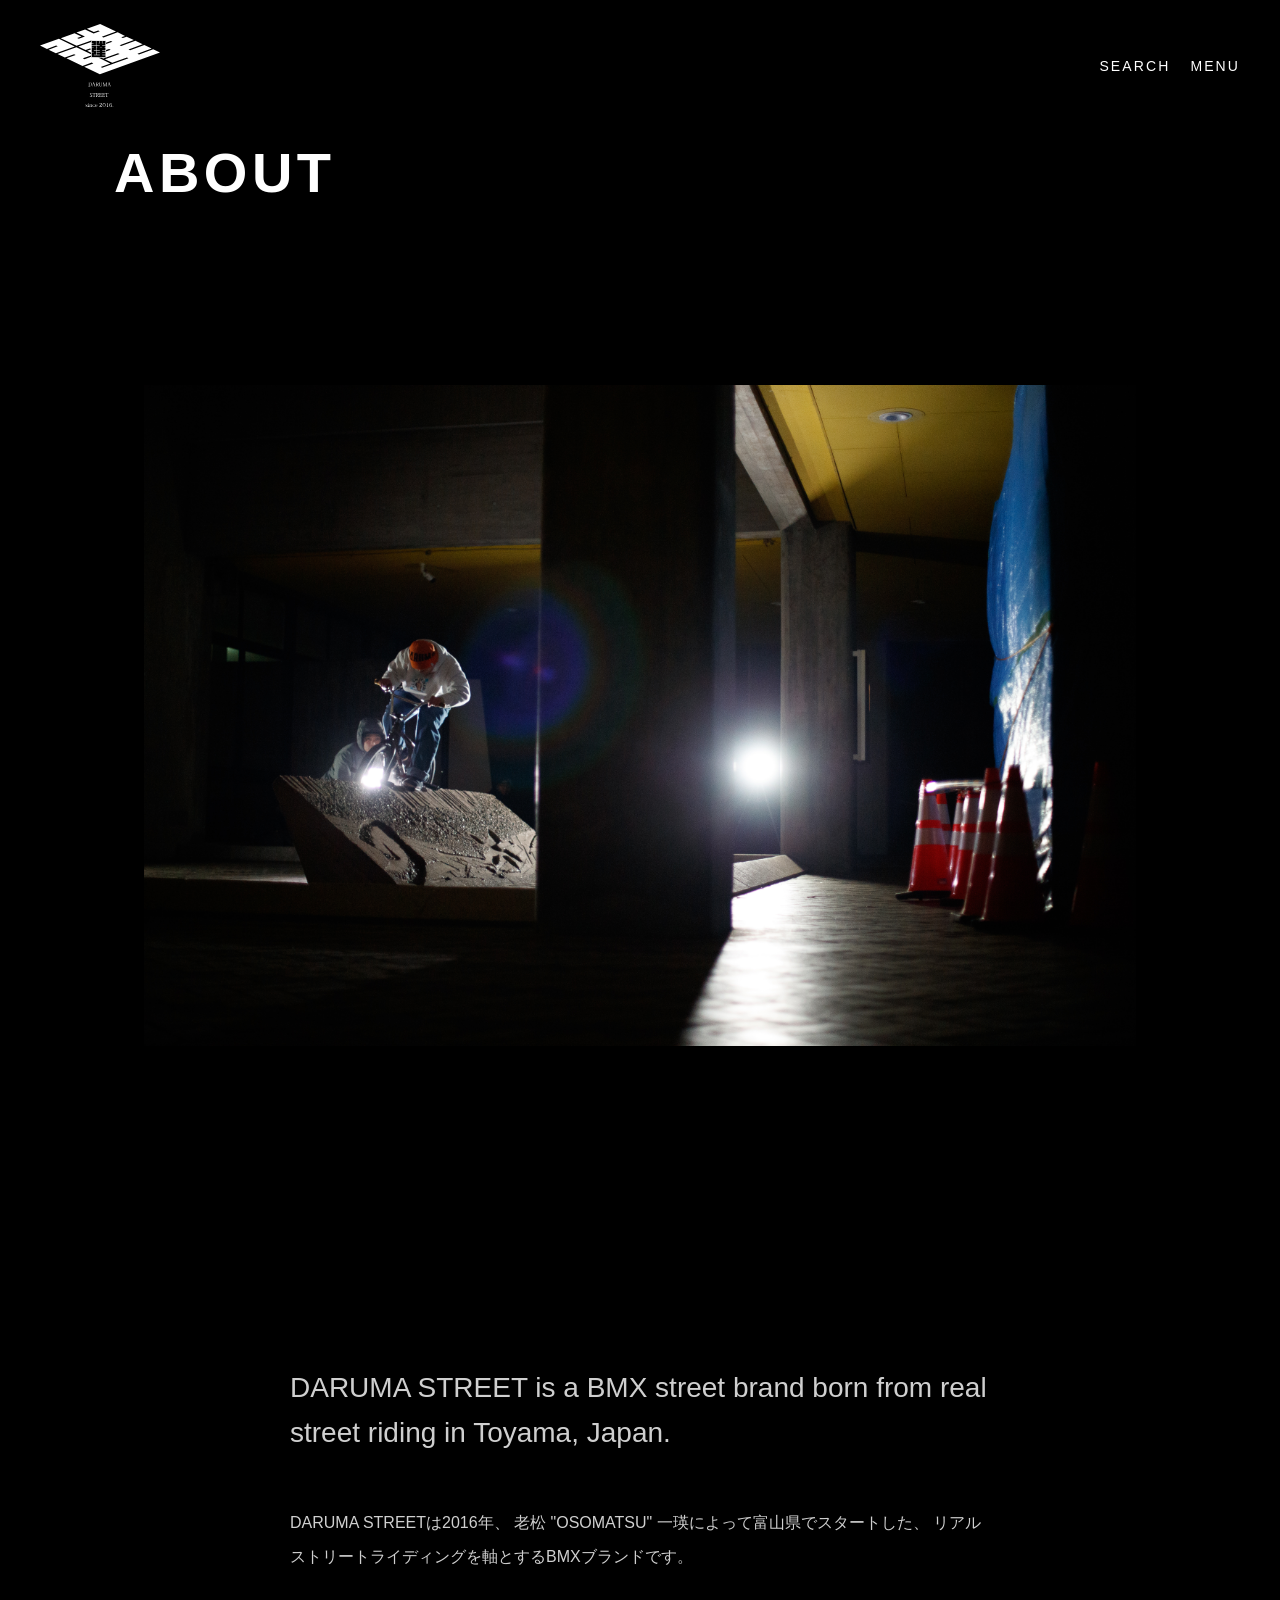
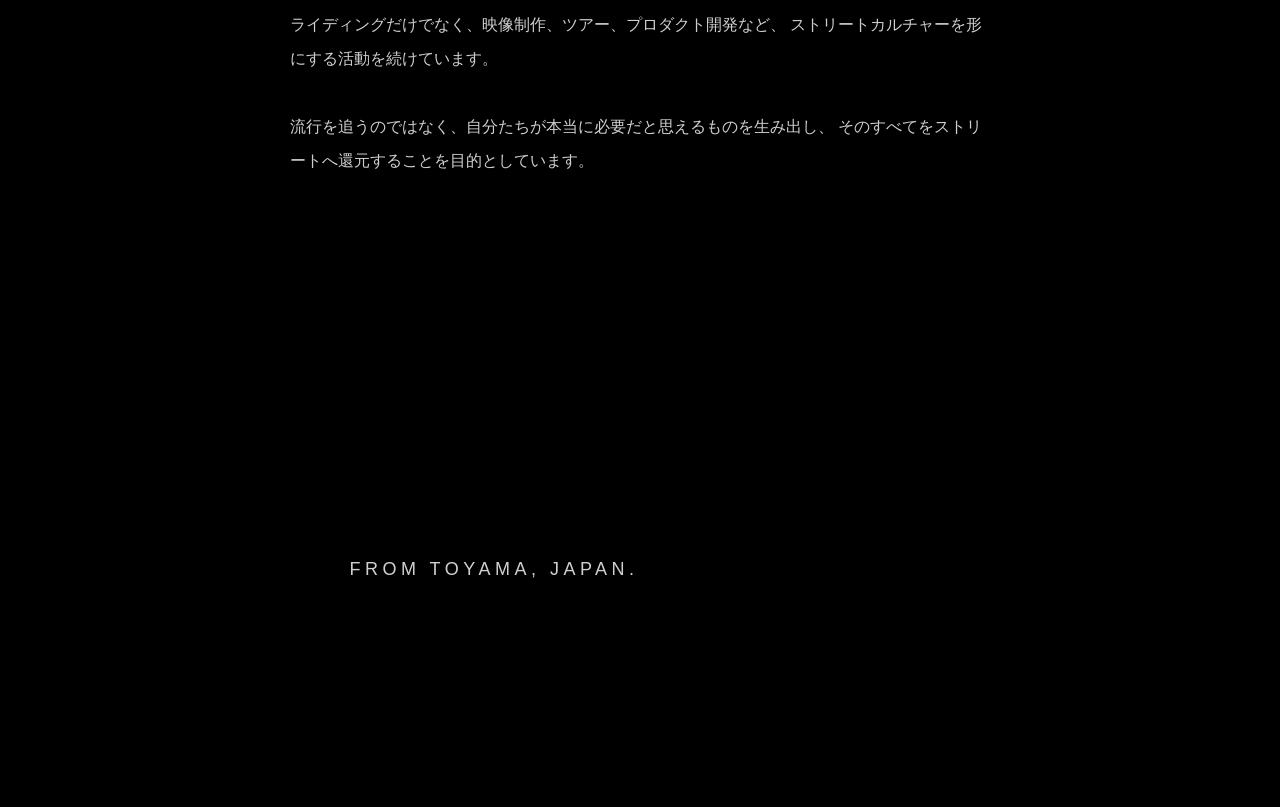
==== about.html @ 09d95958 "Add ABOUT page" ====
<!DOCTYPE html>
<html lang="ja">

<head>

<meta charset="UTF-8">
<meta name="viewport" content="width=device-width, initial-scale=1.0">

<title>ABOUT | DARUMA STREET</title>

<link rel="stylesheet" href="css/style.css">
<link rel="stylesheet" href="css/about.css">

</head>

<body>

<header class="site-header">

<a href="index.html" class="logo">
<img src="assets/logo/logo.svg" alt="DARUMA STREET">
</a>

<div class="header-actions">
<button id="searchButton">SEARCH</button>
<button id="menuButton">MENU</button>
</div>

</header>

<main class="about-page">

<h1>ABOUT</h1>

<section class="about-hero">

<img src="assets/images/about.jpg" alt="DARUMA STREET">

</section>

<section class="about-text">

<p class="lead">

DARUMA STREET is a BMX street brand born from real street riding in Toyama, Japan.

</p>

<p>

DARUMA STREETは2016年、
老松 "OSOMATSU" 一瑛によって富山県でスタートした、
リアルストリートライディングを軸とするBMXブランドです。

</p>

<p>

ライディングだけでなく、映像制作、ツアー、プロダクト開発など、
ストリートカルチャーを形にする活動を続けています。

</p>

<p>

流行を追うのではなく、自分たちが本当に必要だと思えるものを生み出し、
そのすべてをストリートへ還元することを目的としています。

</p>

</section>

<section class="about-footer">

<p>

FROM TOYAMA, JAPAN.

</p>

</section>

</main>

<script src="js/script.js"></script>

</body>

</html>
---- css/style.css ----
/* =========================
   DARUMA STREET Ver0.2
========================= */

*{
    margin:0;
    padding:0;
    box-sizing:border-box;
}

html{
    scroll-behavior:smooth;
}

body{
    font-family:'Montserrat','Noto Sans JP',sans-serif;
    background:#000;
    color:#fff;
    overflow-x:hidden;
}

a{
    color:inherit;
    text-decoration:none;
}

img{
    display:block;
    width:100%;
}

ul{
    list-style:none;
}

/* Loading */

#loading{
    position:fixed;
    inset:0;
    background:#000;
    display:flex;
    flex-direction:column;
    justify-content:center;
    align-items:center;
    z-index:9999;
}

#loading img{
    width:180px;
    margin-bottom:40px;
}

.loading-bar{
    width:180px;
    height:2px;
    background:#333;
    overflow:hidden;
}

.loading-bar span{
    display:block;
    width:0%;
    height:100%;
    background:#fff;
    animation:loading 2s forwards;
}

@keyframes loading{
    to{width:100%;}
}

/* Header */

.site-header{
    position:fixed;
    top:0;
    left:0;
    width:100%;
    display:flex;
    justify-content:space-between;
    align-items:center;
    padding:24px 40px;
    z-index:1000;
}

.logo img{
    width:120px;
}

.header-actions{
    display:flex;
    gap:20px;
}

.header-actions button{
    background:none;
    border:none;
    color:#fff;
    cursor:pointer;
    font-size:14px;
    letter-spacing:.15em;
}

/* Hero */

#hero{
    position:relative;
    width:100%;
    height:100vh;
    overflow:hidden;
}

.hero-slider,
.slide{
    width:100%;
    height:100%;
}

.slide{
    position:absolute;
    inset:0;
    opacity:0;
    transition:opacity .8s;
}

.slide.active{
    opacity:1;
}

.slide img{
    width:100%;
    height:100%;
    object-fit:cover;
}

.hero-counter{
    position:absolute;
    right:40px;
    bottom:40px;
    display:flex;
    flex-direction:column;
    gap:6px;
    font-size:12px;
    letter-spacing:.2em;
}

/* Sections */

main section{
    max-width:1100px;
    margin:0 auto;
    padding:120px 30px;
}

main h2{
    font-size:42px;
    margin-bottom:24px;
    letter-spacing:.08em;
}

main p{
    max-width:700px;
    line-height:1.9;
    color:#cfcfcf;
}

main a{
    display:inline-block;
    margin-top:30px;
    border:1px solid #fff;
    padding:14px 26px;
    transition:.3s;
}

main a:hover{
    background:#fff;
    color:#000;
}

/* Menu */

#menu{
    position:fixed;
    top:0;
    right:-100%;
    width:320px;
    height:100vh;
    background:#111;
    padding:40px;
    transition:.4s;
    z-index:1200;
}

#menu ul{
    margin-top:60px;
}

#menu li{
    margin-bottom:22px;
}

.menu-social{
    margin-top:50px;
    display:flex;
    flex-direction:column;
    gap:12px;
}

/* Search */

#searchOverlay{
    display:none;
}

/* Footer */

footer{
    border-top:1px solid #222;
    padding:40px 20px;
    text-align:center;
    color:#888;
}

/* Mobile */

@media (max-width:768px){

.site-header{
    padding:20px;
}

.logo img{
    width:90px;
}

.hero-counter{
    right:20px;
    bottom:20px;
}

main h2{
    font-size:30px;
}

main section{
    padding:80px 20px;
}

}
---- css/about.css ----
/* ==========================
   ABOUT PAGE
========================== */

.about-page{
    max-width:1100px;
    margin:140px auto 100px;
    padding:0 24px;
}

.about-page h1{
    font-size:56px;
    margin-bottom:60px;
    letter-spacing:.08em;
}

.about-hero{
    margin-bottom:80px;
}

.about-hero img{
    width:100%;
    display:block;
}

.about-text{
    max-width:760px;
    margin:0 auto;
}

.about-text .lead{
    font-size:28px;
    line-height:1.6;
    margin-bottom:50px;
    font-weight:500;
}

.about-text p{
    font-size:16px;
    line-height:2.1;
    margin-bottom:35px;
}

.about-footer{
    margin-top:100px;
    text-align:center;
}

.about-footer p{
    font-size:18px;
    letter-spacing:.25em;
}

/* Mobile */

@media (max-width:768px){

.about-page{
    margin-top:110px;
}

.about-page h1{
    font-size:40px;
    margin-bottom:40px;
}

.about-hero{
    margin-bottom:50px;
}

.about-text .lead{
    font-size:22px;
    margin-bottom:35px;
}

.about-text p{
    font-size:15px;
    line-height:1.9;
}

.about-footer{
    margin-top:70px;
}

.about-footer p{
    font-size:16px;
}

}
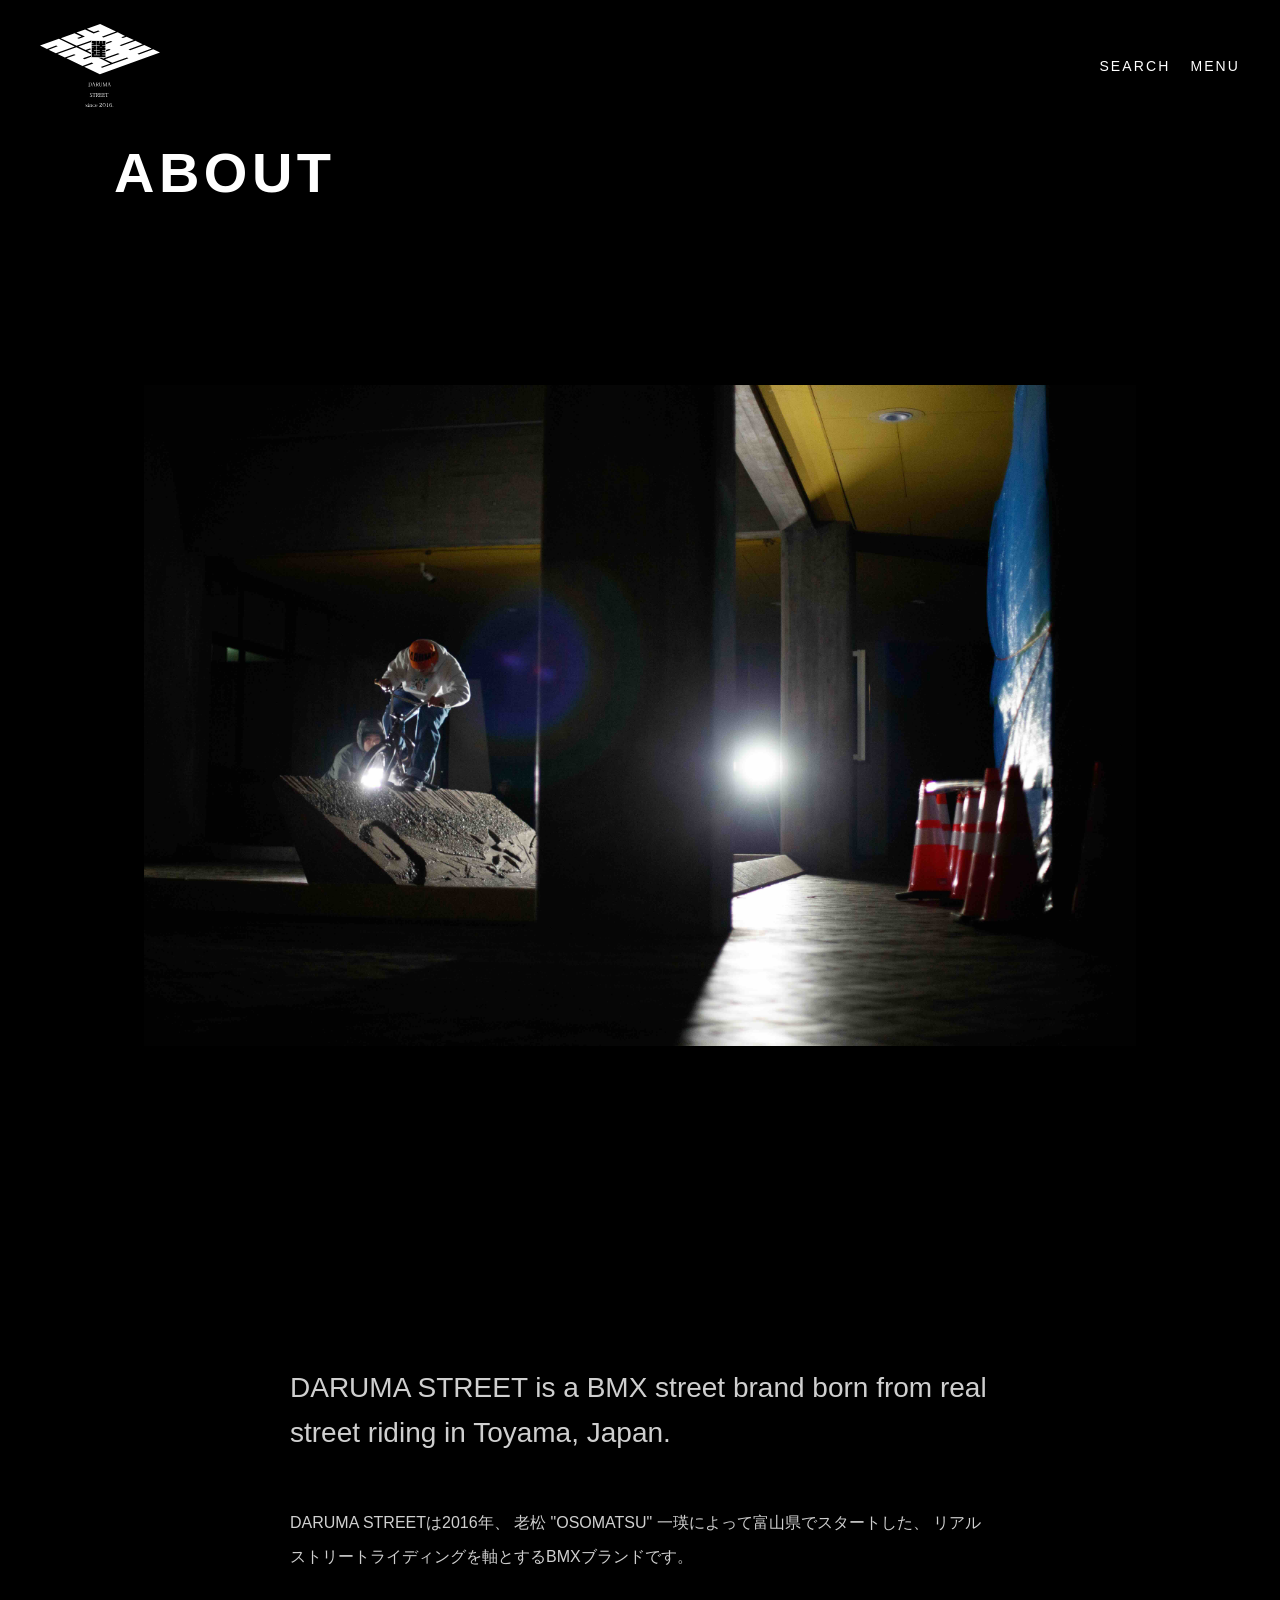
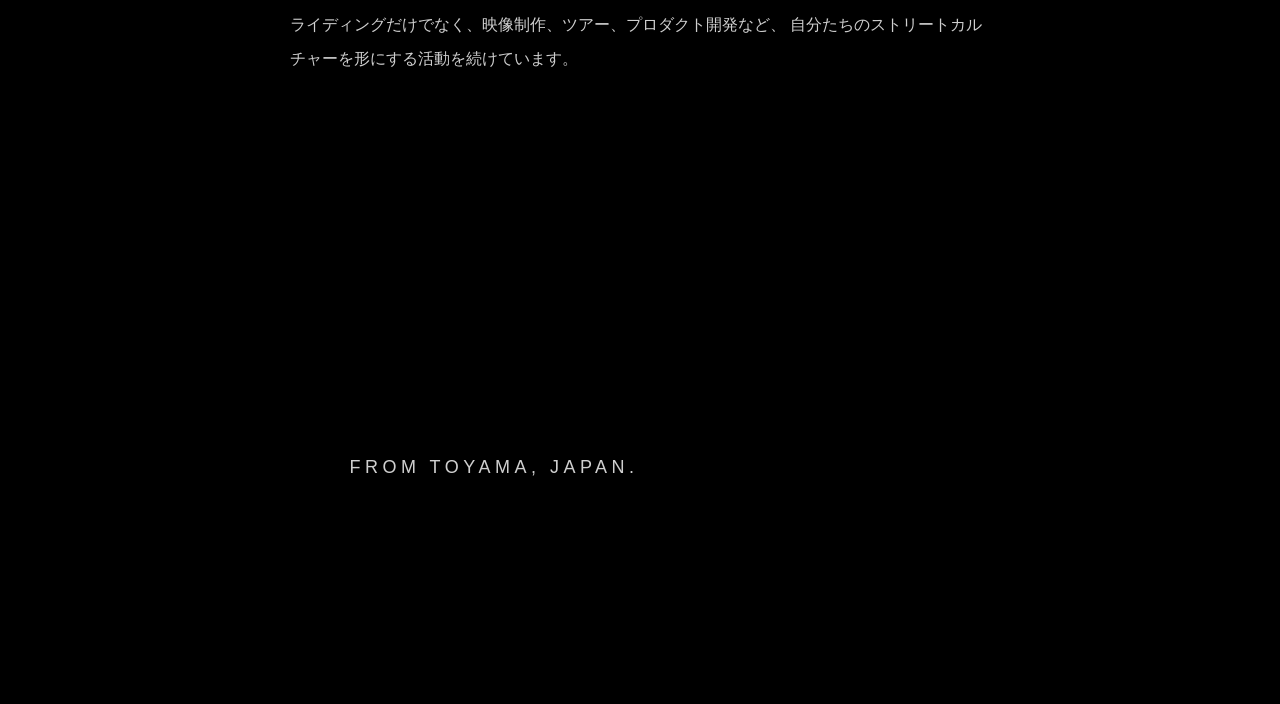
==== commit e9865032: "new about" ====
--- a/about.html
+++ b/about.html
@@ -7,7 +7,9 @@
 <meta name="viewport" content="width=device-width, initial-scale=1.0">
 
 <title>ABOUT | DARUMA STREET</title>
-
+<meta name="description" content="Learn about DARUMA STREET, a BMX street brand from Toyama, Japan.">
+<link rel="icon" href="assets/favicon/favicon.png">
+<link rel="icon" type="image/png" href="assets/favicon/favicon.png">
 <link rel="stylesheet" href="css/style.css">
 <link rel="stylesheet" href="css/about.css">
 
@@ -27,6 +29,45 @@
 </div>
 
 </header>
+
+<nav id="menu">
+
+<button id="closeMenu">CLOSE</button>
+
+<ul>
+
+<li><a href="about.html">ABOUT</a></li>
+<li><a href="products.html">PRODUCTS</a></li>
+<li><a href="team.html">TEAM</a></li>
+<li><a href="dealers.html">DEALERS</a></li>
+<li><a href="news.html">NEWS</a></li>
+<li><a href="contact.html">CONTACT</a></li>
+
+</ul>
+
+<div class="menu-social">
+
+<a href="https://www.instagram.com/daruma_street/" target="_blank" rel="noopener noreferrer">
+
+Instagram
+
+</a>
+
+<a href="https://www.youtube.com/channel/UChKPilzXF9qvHxwmIolRzbw" target="_blank" rel="noopener noreferrer">
+
+YouTube
+
+</a>
+
+</div>
+
+</nav>
+
+<div id="searchOverlay">
+
+<input type="search" placeholder="Search DARUMA STREET">
+
+</div>
 
 <main class="about-page">
 
@@ -57,14 +98,7 @@
 <p>
 
 ライディングだけでなく、映像制作、ツアー、プロダクト開発など、
-ストリートカルチャーを形にする活動を続けています。
-
-</p>
-
-<p>
-
-流行を追うのではなく、自分たちが本当に必要だと思えるものを生み出し、
-そのすべてをストリートへ還元することを目的としています。
+自分たちのストリートカルチャーを形にする活動を続けています。
 
 </p>
 
--- a/css/style.css
+++ b/css/style.css
@@ -248,3 +248,205 @@
 }
 
 }
+
+/* ==========================
+   HOME NEWS
+========================== */
+
+.home-news{
+    max-width:1200px;
+    margin:140px auto;
+    padding:0 32px;
+}
+
+.home-news-heading{
+    font-size:40px;
+    letter-spacing:.08em;
+    margin-bottom:40px;
+}
+
+.home-news-list{
+    display:grid;
+    grid-template-columns:repeat(3,1fr);
+    gap:30px;
+    margin-bottom:40px;
+}
+
+.home-news-card{
+    display:block;
+    color:#fff;
+    text-decoration:none;
+}
+
+.home-news-image{
+    width:100%;
+    aspect-ratio:16/9;
+    overflow:hidden;
+    background:#111;
+    margin-bottom:18px;
+}
+
+.home-news-image img{
+    width:100%;
+    height:100%;
+    object-fit:cover;
+    transition:.3s;
+}
+
+.home-news-card:hover img{
+    transform:scale(1.03);
+}
+
+.home-news-category{
+    font-size:12px;
+    color:#888;
+    letter-spacing:.15em;
+    margin-bottom:8px;
+    text-transform:uppercase;
+}
+
+.home-news-date{
+    font-size:13px;
+    color:#666;
+    margin-bottom:12px;
+}
+
+.home-news-title{
+    font-size:22px;
+    line-height:1.35;
+    font-weight:600;
+
+    display:-webkit-box;
+    -webkit-line-clamp:2;
+    -webkit-box-orient:vertical;
+    overflow:hidden;
+}
+
+.home-news-more{
+    text-align:left;
+}
+
+.home-news-more a{
+    color:#fff;
+    text-decoration:none;
+    font-size:14px;
+    letter-spacing:.12em;
+
+}
+
+@media(max-width:768px){
+
+    .home-news{
+        margin:80px auto;
+        padding:0 20px;
+    }
+
+    .home-news-heading{
+        font-size:30px;
+        margin-bottom:24px;
+    }
+
+    .home-news-list{
+        grid-template-columns:1fr;
+        gap:16px;
+        margin-bottom:24px;
+    }
+
+    .home-news-category{
+        font-size:10px;
+        margin-bottom:6px;
+    }
+
+    .home-news-date{
+        font-size:10px;
+        margin-bottom:8px;
+    }
+
+    .home-news-title{
+        font-size:14px;
+        line-height:1.4;
+    }
+
+    .home-news-more a{
+        font-size:12px;
+    }
+
+}
+
+/* ==========================
+   HOME PRODUCTS
+========================== */
+
+.home-products-list{
+    display:grid;
+    grid-template-columns:repeat(3,1fr);
+    gap:30px;
+    margin-bottom:40px;
+}
+
+.home-product-card{
+    display:block;
+    color:#fff;
+    text-decoration:none;
+}
+
+.home-product-image{
+    width:100%;
+    aspect-ratio:16/9;
+    overflow:hidden;
+    background:#111;
+    margin-bottom:18px;
+}
+
+.home-product-image img{
+    width:100%;
+    height:100%;
+    object-fit:cover;
+    transition:.3s;
+}
+
+.home-product-card:hover img{
+    transform:scale(1.03);
+}
+
+.home-product-title{
+    font-size:22px;
+    line-height:1.35;
+    font-weight:600;
+
+    display:-webkit-box;
+    -webkit-line-clamp:2;
+    -webkit-box-orient:vertical;
+    overflow:hidden;
+}
+
+.home-product-price{
+    font-size:13px;
+    color:#666;
+    margin-top:10px;
+}
+
+.home-products-more{
+    margin-top:24px;
+}
+
+@media(max-width:768px){
+
+    .home-products-list{
+        grid-template-columns:1fr;
+        gap:16px;
+        margin-bottom:24px;
+    }
+
+    .home-product-title{
+        font-size:14px;
+        line-height:1.4;
+    }
+
+    .home-product-price{
+        font-size:10px;
+        margin-top:8px;
+    }
+
+    
+}
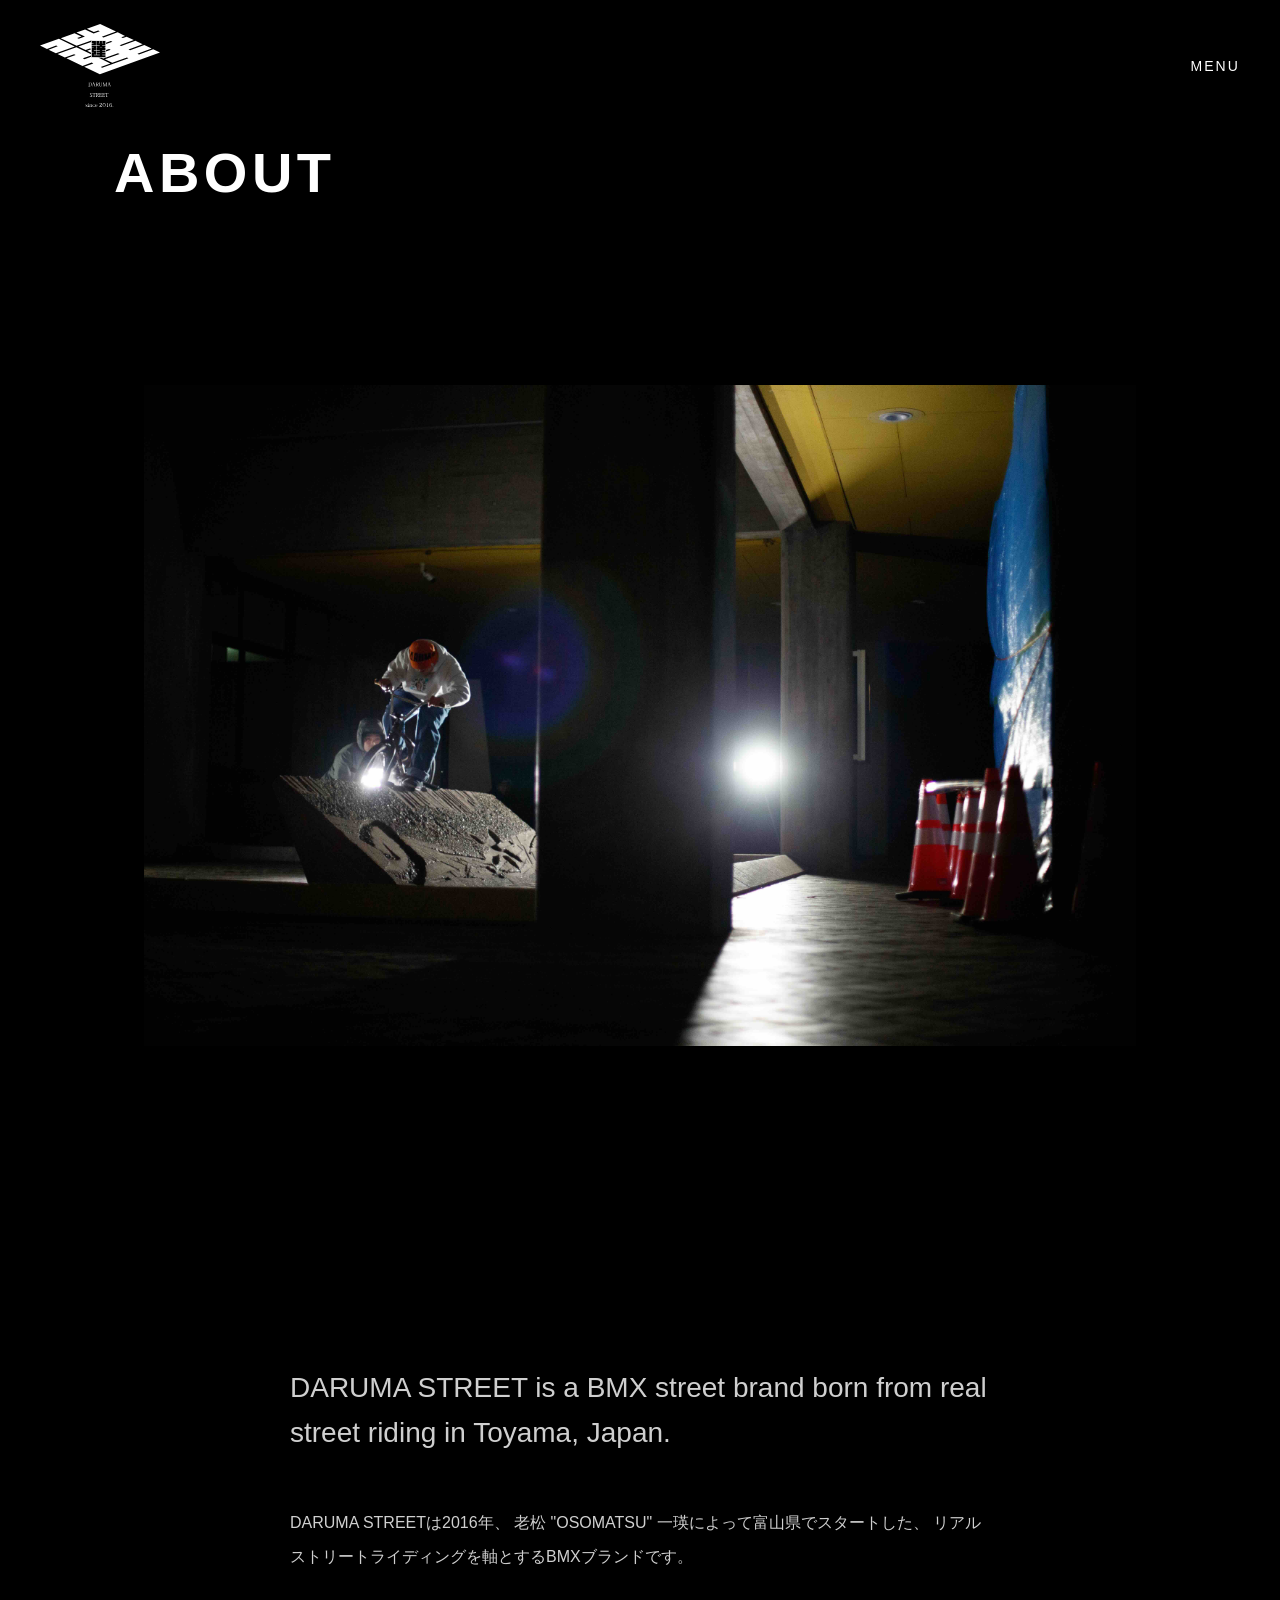
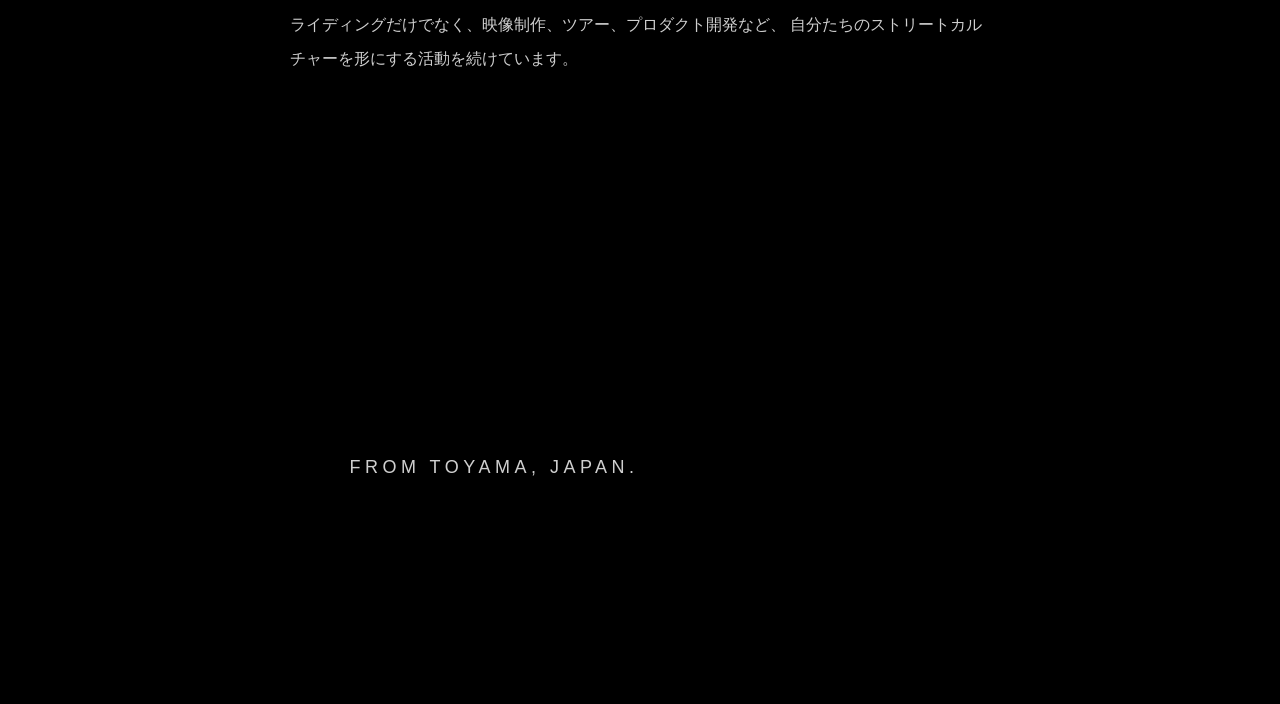
==== commit 52d5e8a2: "bottan" ====
--- a/about.html
+++ b/about.html
@@ -24,7 +24,7 @@
 </a>
 
 <div class="header-actions">
-<button id="searchButton">SEARCH</button>
+
 <button id="menuButton">MENU</button>
 </div>
 
@@ -62,12 +62,6 @@
 </div>
 
 </nav>
-
-<div id="searchOverlay">
-
-<input type="search" placeholder="Search DARUMA STREET">
-
-</div>
 
 <main class="about-page">
 
--- a/css/style.css
+++ b/css/style.css
@@ -247,6 +247,10 @@
     padding:80px 20px;
 }
 
+.menu-social{
+    margin-top:16px;
+}
+
 }
 
 /* ==========================
@@ -449,4 +453,22 @@
     }
 
     
+}
+
+/* ==========================
+   HOME BANNER
+========================== */
+
+.home-banner{
+
+    display:block;
+
+    width:100%;
+
+    aspect-ratio:3 / 1;
+
+    object-fit:cover;
+
+    margin:24px 0;
+
 }
--- a/css/about.css
+++ b/css/about.css
@@ -86,4 +86,51 @@
     font-size:16px;
 }
 
+}
+
+/* ==========================
+   ARTICLE PHOTO GALLERY
+========================== */
+
+.article-gallery {
+    margin-top: 80px;
+}
+
+.article-gallery h2 {
+    margin-bottom: 24px;
+}
+
+.gallery-main {
+    width: 100%;
+}
+
+.gallery-main img {
+    display: block;
+    width: 100%;
+    height: auto;
+}
+
+.gallery-thumbnails {
+    display: grid;
+    grid-template-columns: repeat(4, 1fr);
+    gap: 10px;
+    margin-top: 10px;
+}
+
+.gallery-thumb {
+    padding: 0;
+    border: none;
+    background: none;
+    cursor: pointer;
+    opacity: 0.6;
+}
+
+.gallery-thumb.active {
+    opacity: 1;
+}
+
+.gallery-thumb img {
+    display: block;
+    width: 100%;
+    height: auto;
 }
